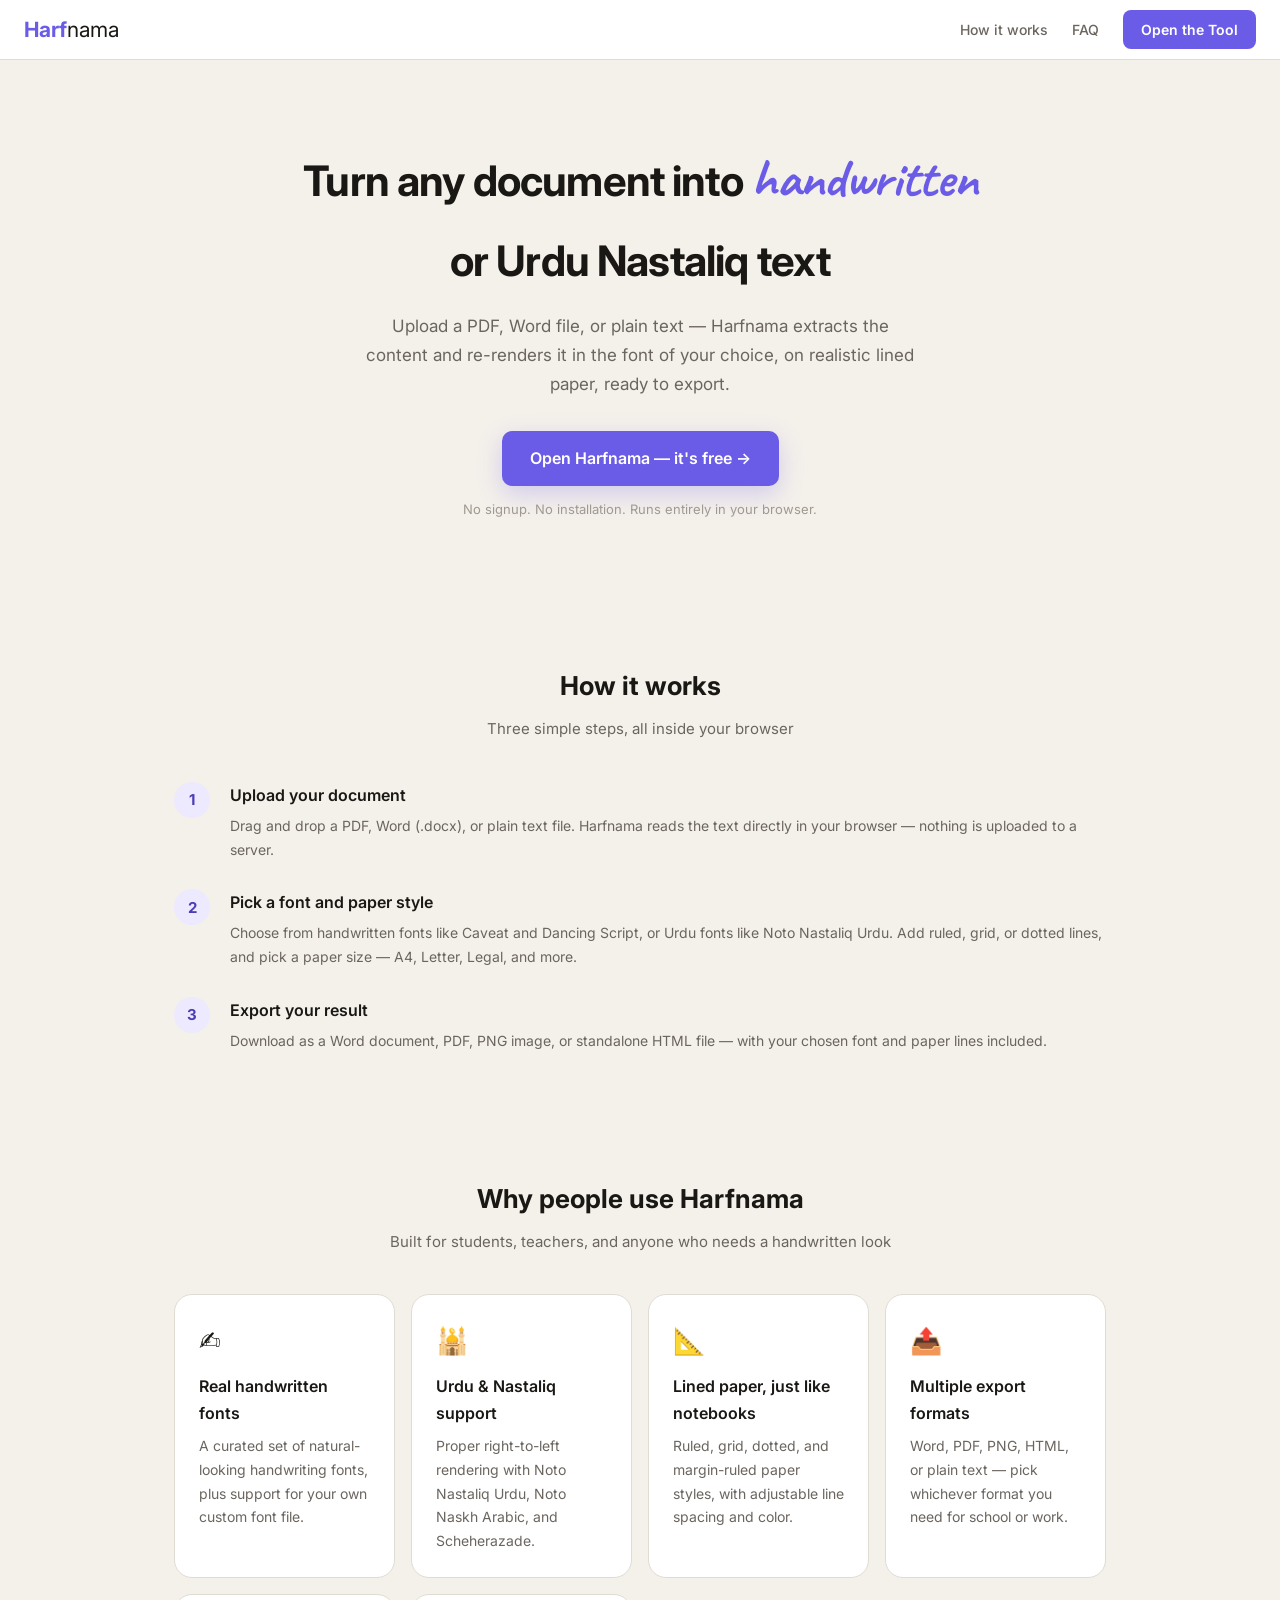
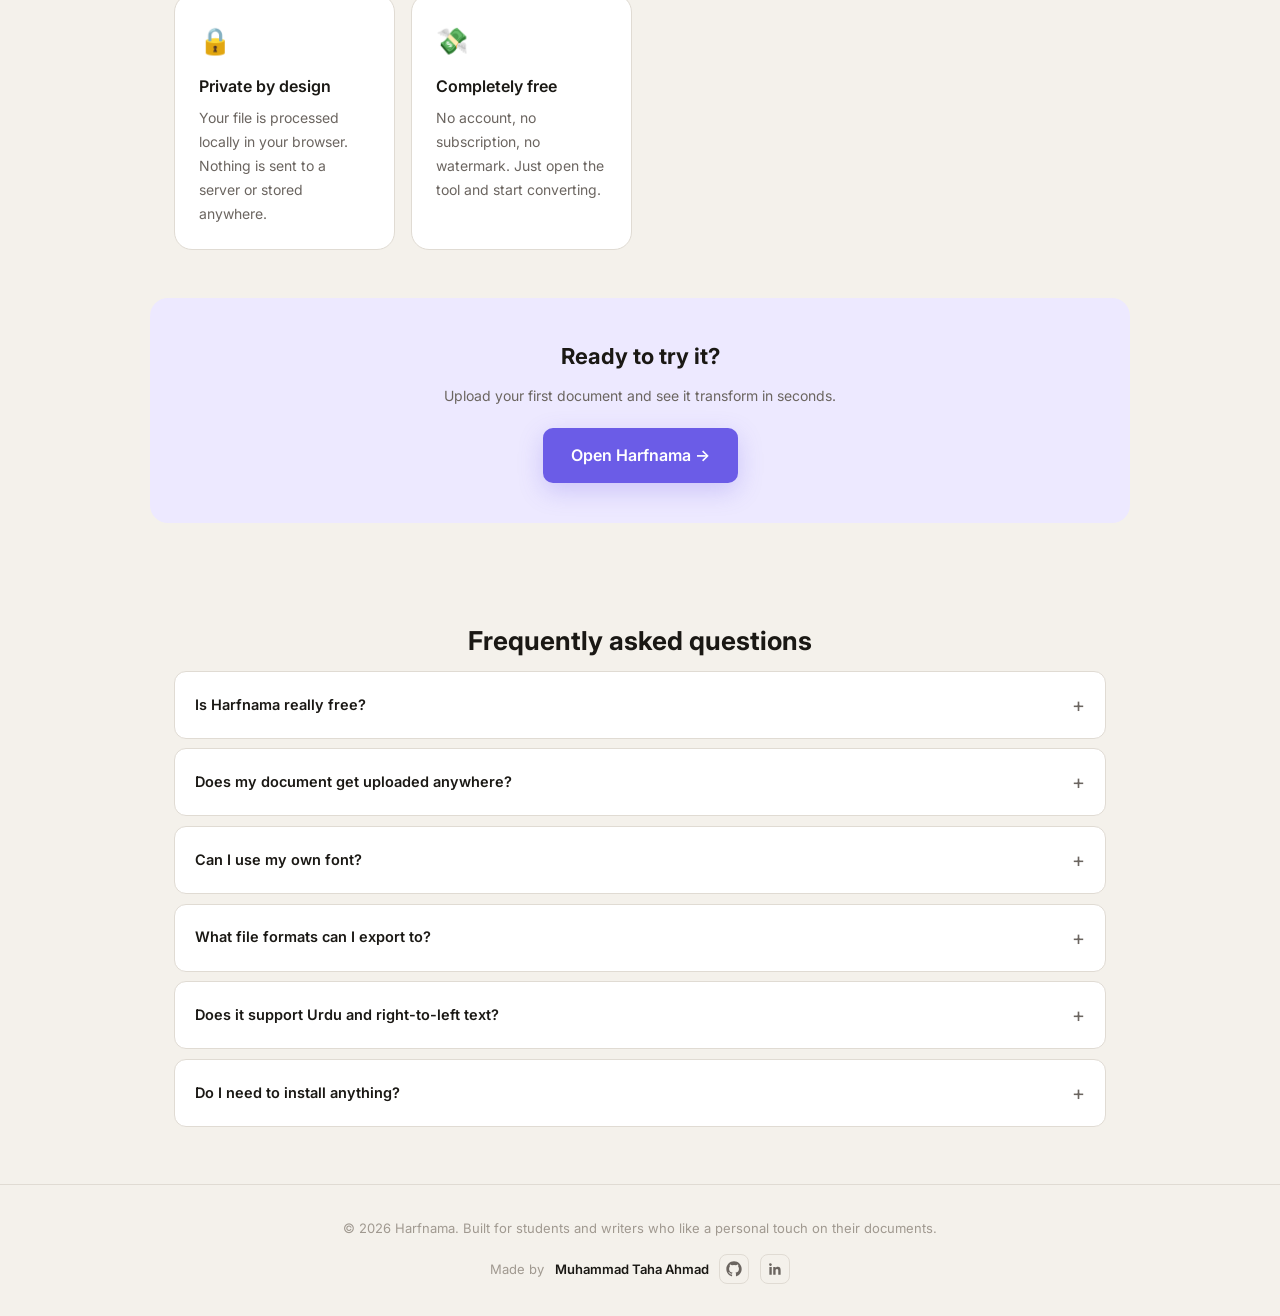
==== index.html @ 11e82d5e "Rename harfnama-app/index.html to index.html" ====
<!DOCTYPE html>
<html lang="en">
<head>
<meta charset="UTF-8"/>
<meta name="viewport" content="width=device-width,initial-scale=1.0"/>
<title>Harfnama — Turn Documents into Handwritten & Urdu Fonts, Free</title>
<meta name="description" content="Harfnama is a free browser tool that converts PDF, Word, and text documents into handwritten or Urdu Nastaliq fonts, with lined paper styles and export to PDF, Word, PNG, and HTML."/>

<!-- ════════════════════════════════════════════════
     ADSENSE SITE VERIFICATION
     Paste the verification <script> tag Google gives you
     after signup right below this comment (same as in app.html).
     ════════════════════════════════════════════════ -->

<link rel="preconnect" href="https://fonts.googleapis.com"/>
<link rel="preconnect" href="https://fonts.gstatic.com" crossorigin/>
<link href="https://fonts.googleapis.com/css2?family=Caveat:wght@600&family=Inter:wght@400;500;600;700&display=swap" rel="stylesheet"/>

<style>
*,*::before,*::after{box-sizing:border-box;margin:0;padding:0}
:root{
  --bg:#f4f1eb;--surface:#fff;--s2:#f0ede8;--border:#e0dbd3;--b2:#c8c2b8;
  --text:#1a1814;--muted:#6b6560;--hint:#a09990;
  --accent:#6b5ce7;--al:#ede9ff;--ad:#4a3db5;
  --green:#1b6b45;--gl:#e6f4ec;
  --r:12px;--rl:18px;
}
@media(prefers-color-scheme:dark){:root{
  --bg:#141210;--surface:#1e1c1a;--s2:#282522;--border:#3a3632;--b2:#504b45;
  --text:#f0ece6;--muted:#a09990;--hint:#6b6560;
  --accent:#9b8bf4;--al:#2a2455;--ad:#c4b8ff;
  --green:#4ade80;--gl:#0d2e1a;
}}
body{font-family:'Inter',system-ui,sans-serif;background:var(--bg);color:var(--text);line-height:1.7}

header{background:var(--surface);border-bottom:1px solid var(--border);padding:0 1.5rem;height:60px;display:flex;align-items:center;position:sticky;top:0;z-index:50}
.logo{font-size:21px;font-weight:700;color:var(--accent)}
.logo span{color:var(--text);font-weight:400}
nav{margin-left:auto;display:flex;gap:1.5rem;align-items:center}
nav a{color:var(--muted);text-decoration:none;font-size:14px;font-weight:500}
nav a:hover{color:var(--text)}
.nav-cta{background:var(--accent);color:#fff !important;padding:8px 18px;border-radius:8px;font-weight:600 !important}
.nav-cta:hover{background:var(--ad)}

.hero{max-width:760px;margin:0 auto;padding:4.5rem 1.5rem 3rem;text-align:center}
.hero h1{font-size:clamp(28px,5vw,42px);font-weight:700;letter-spacing:-.02em;margin-bottom:1rem}
.hero .script-sample{font-family:'Caveat',cursive;font-size:1.3em;color:var(--accent)}
.hero p{font-size:17px;color:var(--muted);max-width:560px;margin:0 auto 2rem}
.hero-cta{display:inline-flex;align-items:center;gap:8px;background:var(--accent);color:#fff;text-decoration:none;padding:14px 28px;border-radius:10px;font-weight:600;font-size:16px;box-shadow:0 8px 24px rgba(107,92,231,.25)}
.hero-cta:hover{background:var(--ad)}
.hero-sub{margin-top:.75rem;font-size:13px;color:var(--hint)}

.ad-slot{max-width:1100px;margin:0 auto;text-align:center;overflow:hidden}
.ad-slot:empty{display:none}
.ad-slot:not(:empty){padding:1.5rem 1.25rem}

.section{max-width:980px;margin:0 auto;padding:3rem 1.5rem}
.section h2{font-size:26px;font-weight:700;margin-bottom:.5rem;text-align:center}
.section .section-sub{text-align:center;color:var(--muted);font-size:15px;margin-bottom:2.5rem}

.features{display:grid;grid-template-columns:repeat(auto-fit,minmax(220px,1fr));gap:1rem}
.feature{background:var(--surface);border:1px solid var(--border);border-radius:var(--rl);padding:1.5rem}
.feature .icon{font-size:26px;margin-bottom:.6rem}
.feature h3{font-size:16px;font-weight:600;margin-bottom:.4rem}
.feature p{font-size:14px;color:var(--muted)}

.steps{counter-reset:step}
.step{display:flex;gap:1.25rem;margin-bottom:1.75rem;align-items:flex-start}
.step-num{flex-shrink:0;width:36px;height:36px;border-radius:50%;background:var(--al);color:var(--ad);display:flex;align-items:center;justify-content:center;font-weight:700;font-size:15px}
.step-body h3{font-size:16px;font-weight:600;margin-bottom:.3rem}
.step-body p{font-size:14px;color:var(--muted)}

.faq{background:var(--surface);border:1px solid var(--border);border-radius:var(--r);margin-bottom:.6rem;overflow:hidden}
.faq summary{padding:1rem 1.25rem;cursor:pointer;font-weight:600;font-size:14.5px;list-style:none;display:flex;justify-content:space-between;align-items:center}
.faq summary::-webkit-details-marker{display:none}
.faq summary::after{content:'+';font-size:20px;color:var(--muted);font-weight:400}
.faq[open] summary::after{content:'−'}
.faq p{padding:0 1.25rem 1.1rem;color:var(--muted);font-size:14px}

.cta-band{background:var(--al);border-radius:var(--rl);padding:2.5rem 1.5rem;text-align:center;max-width:980px;margin:0 auto 3rem}
.cta-band h2{font-size:22px;margin-bottom:.5rem}
.cta-band p{color:var(--muted);font-size:14px;margin-bottom:1.25rem}

footer{border-top:1px solid var(--border);padding:2rem 1.5rem;text-align:center;color:var(--hint);font-size:13px}
.footer-credit{margin-top:.9rem;display:flex;align-items:center;justify-content:center;gap:.65rem;flex-wrap:wrap}
.footer-credit .by{color:var(--hint)}
.footer-credit .author-name{color:var(--text);font-weight:600}
.social-link{display:inline-flex;align-items:center;justify-content:center;width:30px;height:30px;border-radius:8px;border:1px solid var(--border);color:var(--muted);transition:border-color .15s,color .15s}
.social-link:hover{border-color:var(--accent);color:var(--accent)}
.social-link svg{width:16px;height:16px}
footer a{color:var(--muted)}

@media(max-width:640px){
  nav{gap:1rem}
  .hero{padding:3rem 1.25rem 2rem}
  .section{padding:2.25rem 1.25rem}
}
</style>
</head>
<body>

<header>
  <div class="logo">Harf<span>nama</span></div>
  <nav>
    <a href="#how-it-works">How it works</a>
    <a href="#faq">FAQ</a>
    <a href="app.html" class="nav-cta">Open the Tool</a>
  </nav>
</header>

<section class="hero">
  <h1>Turn any document into <span class="script-sample">handwritten</span> or Urdu Nastaliq text</h1>
  <p>Upload a PDF, Word file, or plain text — Harfnama extracts the content and re-renders it in the font of your choice, on realistic lined paper, ready to export.</p>
  <a class="hero-cta" href="app.html">Open Harfnama — it's free →</a>
  <div class="hero-sub">No signup. No installation. Runs entirely in your browser.</div>
</section>

<!-- AD SLOT — below the hero, above the fold but not intrusive -->
<div class="ad-slot" id="adSlotHero">
  <!-- Paste AdSense <ins> unit here after approval -->
</div>

<section class="section" id="how-it-works">
  <h2>How it works</h2>
  <p class="section-sub">Three simple steps, all inside your browser</p>
  <div class="steps">
    <div class="step">
      <div class="step-num">1</div>
      <div class="step-body">
        <h3>Upload your document</h3>
        <p>Drag and drop a PDF, Word (.docx), or plain text file. Harfnama reads the text directly in your browser — nothing is uploaded to a server.</p>
      </div>
    </div>
    <div class="step">
      <div class="step-num">2</div>
      <div class="step-body">
        <h3>Pick a font and paper style</h3>
        <p>Choose from handwritten fonts like Caveat and Dancing Script, or Urdu fonts like Noto Nastaliq Urdu. Add ruled, grid, or dotted lines, and pick a paper size — A4, Letter, Legal, and more.</p>
      </div>
    </div>
    <div class="step">
      <div class="step-num">3</div>
      <div class="step-body">
        <h3>Export your result</h3>
        <p>Download as a Word document, PDF, PNG image, or standalone HTML file — with your chosen font and paper lines included.</p>
      </div>
    </div>
  </div>
</section>

<section class="section">
  <h2>Why people use Harfnama</h2>
  <p class="section-sub">Built for students, teachers, and anyone who needs a handwritten look</p>
  <div class="features">
    <div class="feature">
      <div class="icon">✍️</div>
      <h3>Real handwritten fonts</h3>
      <p>A curated set of natural-looking handwriting fonts, plus support for your own custom font file.</p>
    </div>
    <div class="feature">
      <div class="icon">🕌</div>
      <h3>Urdu &amp; Nastaliq support</h3>
      <p>Proper right-to-left rendering with Noto Nastaliq Urdu, Noto Naskh Arabic, and Scheherazade.</p>
    </div>
    <div class="feature">
      <div class="icon">📐</div>
      <h3>Lined paper, just like notebooks</h3>
      <p>Ruled, grid, dotted, and margin-ruled paper styles, with adjustable line spacing and color.</p>
    </div>
    <div class="feature">
      <div class="icon">📤</div>
      <h3>Multiple export formats</h3>
      <p>Word, PDF, PNG, HTML, or plain text — pick whichever format you need for school or work.</p>
    </div>
    <div class="feature">
      <div class="icon">🔒</div>
      <h3>Private by design</h3>
      <p>Your file is processed locally in your browser. Nothing is sent to a server or stored anywhere.</p>
    </div>
    <div class="feature">
      <div class="icon">💸</div>
      <h3>Completely free</h3>
      <p>No account, no subscription, no watermark. Just open the tool and start converting.</p>
    </div>
  </div>
</section>

<div class="cta-band">
  <h2>Ready to try it?</h2>
  <p>Upload your first document and see it transform in seconds.</p>
  <a class="hero-cta" href="app.html">Open Harfnama →</a>
</div>

<section class="section" id="faq">
  <h2>Frequently asked questions</h2>
  <details class="faq">
    <summary>Is Harfnama really free?</summary>
    <p>Yes. There is no signup, subscription, or hidden paywall. The site is supported by small, non-intrusive ads.</p>
  </details>
  <details class="faq">
    <summary>Does my document get uploaded anywhere?</summary>
    <p>No. PDF and Word parsing happens entirely inside your browser using JavaScript libraries. Your file never leaves your device.</p>
  </details>
  <details class="faq">
    <summary>Can I use my own font?</summary>
    <p>Yes. Harfnama supports uploading your own .ttf, .otf, .woff, or .woff2 font file, which is then used for both the preview and your exports.</p>
  </details>
  <details class="faq">
    <summary>What file formats can I export to?</summary>
    <p>You can export as a Word document (.docx), PDF, PNG image, standalone HTML file, or plain text (.txt).</p>
  </details>
  <details class="faq">
    <summary>Does it support Urdu and right-to-left text?</summary>
    <p>Yes. Harfnama includes Urdu Nastaliq, Naskh, and Scheherazade fonts, along with a right-to-left text direction toggle.</p>
  </details>
  <details class="faq">
    <summary>Do I need to install anything?</summary>
    <p>No installation is required. Harfnama runs directly in your web browser on desktop or mobile.</p>
  </details>
</section>

<footer>
  © <span id="year"></span> Harfnama. Built for students and writers who like a personal touch on their documents.
  <div class="footer-credit">
    <span class="by">Made by</span>
    <span class="author-name">Muhammad Taha Ahmad</span>
    <a class="social-link" href="https://github.com/NinjaVinja" target="_blank" rel="noopener noreferrer" aria-label="GitHub profile" title="GitHub">
      <svg viewBox="0 0 24 24" fill="currentColor" aria-hidden="true"><path d="M12 .5C5.65.5.5 5.65.5 12c0 5.08 3.29 9.39 7.86 10.91.57.1.78-.25.78-.55 0-.27-.01-1.16-.02-2.1-3.2.7-3.88-1.36-3.88-1.36-.52-1.33-1.28-1.68-1.28-1.68-1.04-.71.08-.7.08-.7 1.16.08 1.77 1.19 1.77 1.19 1.03 1.76 2.7 1.25 3.36.96.1-.75.4-1.25.73-1.54-2.55-.29-5.24-1.28-5.24-5.69 0-1.26.45-2.29 1.19-3.09-.12-.29-.52-1.46.11-3.05 0 0 .97-.31 3.18 1.18a11.1 11.1 0 0 1 5.79 0c2.21-1.49 3.18-1.18 3.18-1.18.63 1.59.23 2.76.11 3.05.74.8 1.19 1.83 1.19 3.09 0 4.42-2.69 5.39-5.25 5.68.41.36.78 1.07.78 2.16 0 1.56-.01 2.82-.01 3.2 0 .31.21.66.79.55C20.21 21.38 23.5 17.08 23.5 12 23.5 5.65 18.35.5 12 .5Z"/></svg>
    </a>
    <a class="social-link" href="https://www.linkedin.com/in/muhammad-taha-ahmad-391679262/" target="_blank" rel="noopener noreferrer" aria-label="LinkedIn profile" title="LinkedIn">
      <svg viewBox="0 0 24 24" fill="currentColor" aria-hidden="true"><path d="M20.45 20.45h-3.56v-5.57c0-1.33-.02-3.04-1.85-3.04-1.86 0-2.14 1.45-2.14 2.94v5.67H9.34V9h3.41v1.56h.05c.48-.9 1.64-1.85 3.38-1.85 3.6 0 4.27 2.37 4.27 5.46v6.28ZM5.34 7.43a2.07 2.07 0 1 1 0-4.13 2.07 2.07 0 0 1 0 4.13ZM7.12 20.45H3.56V9h3.56v11.45Z"/></svg>
    </a>
  </div>
</footer>

<script>document.getElementById('year').textContent = new Date().getFullYear();</script>
</body>
</html>
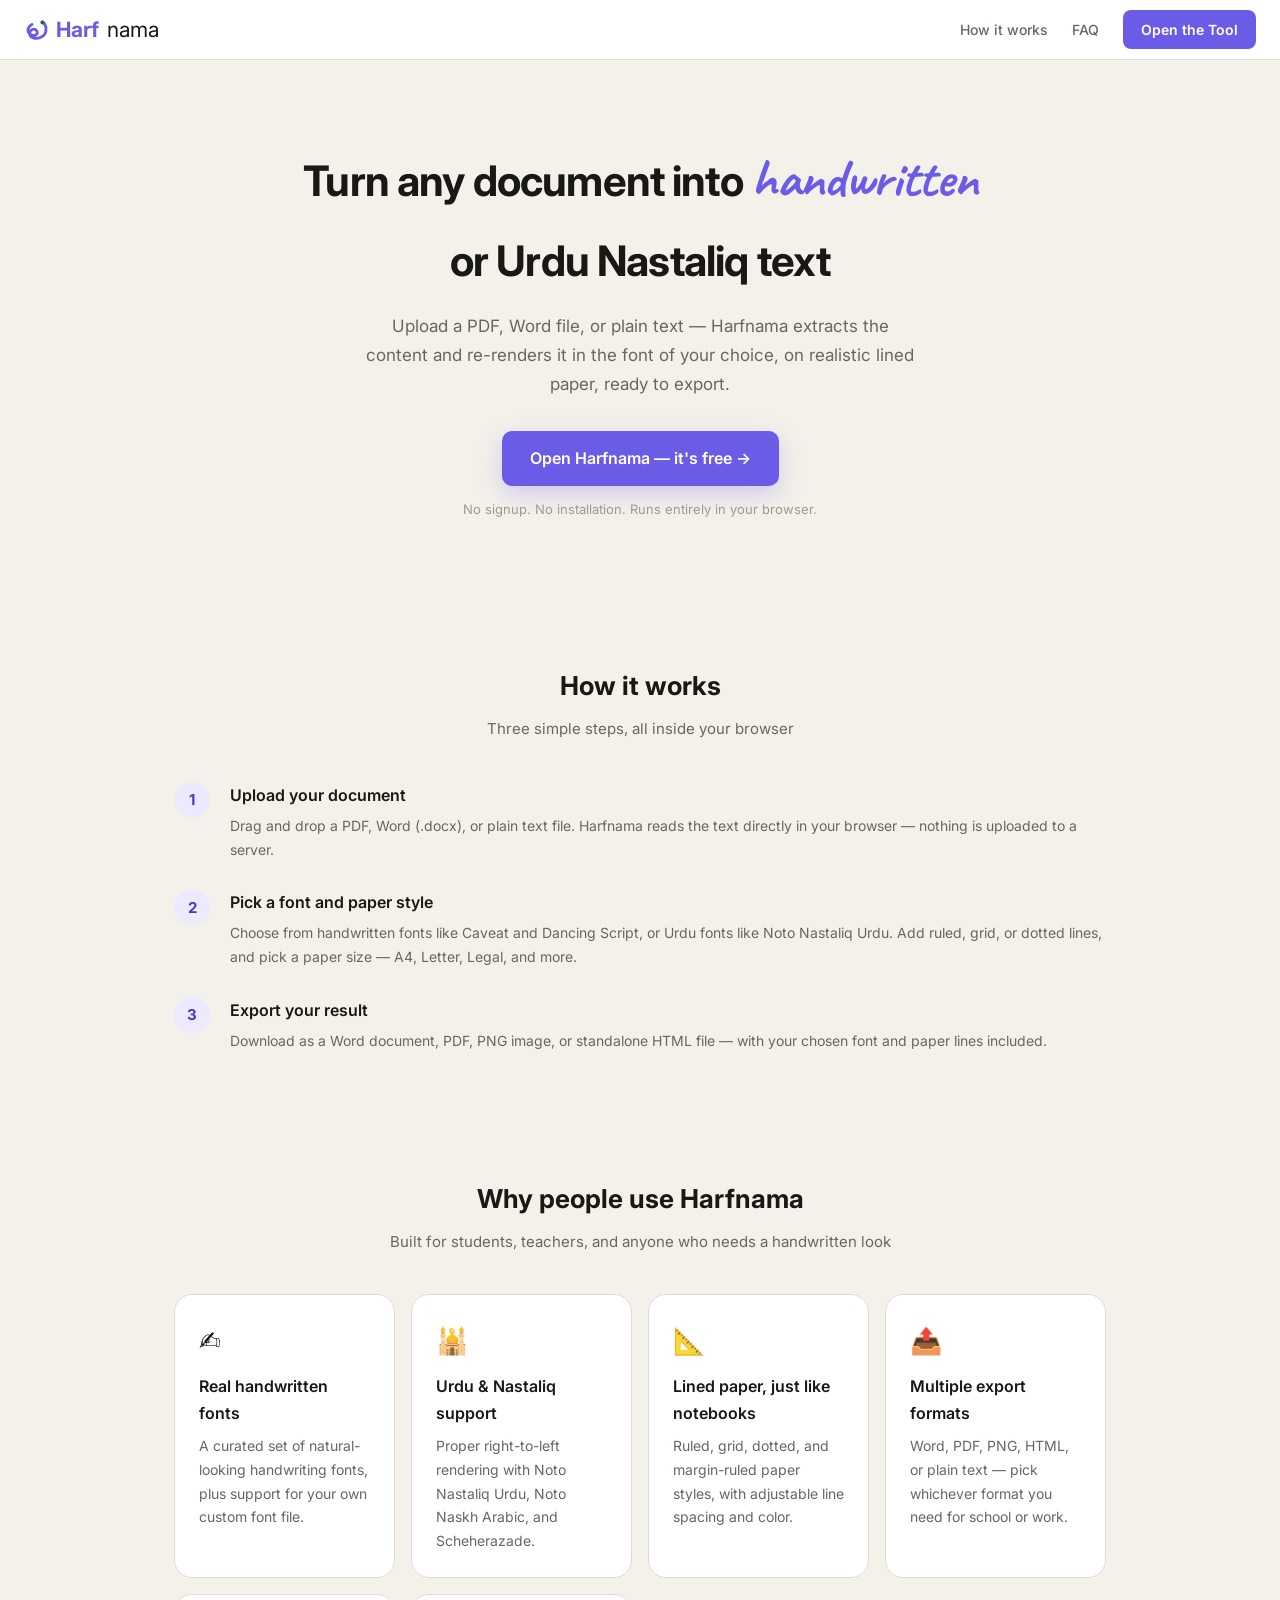
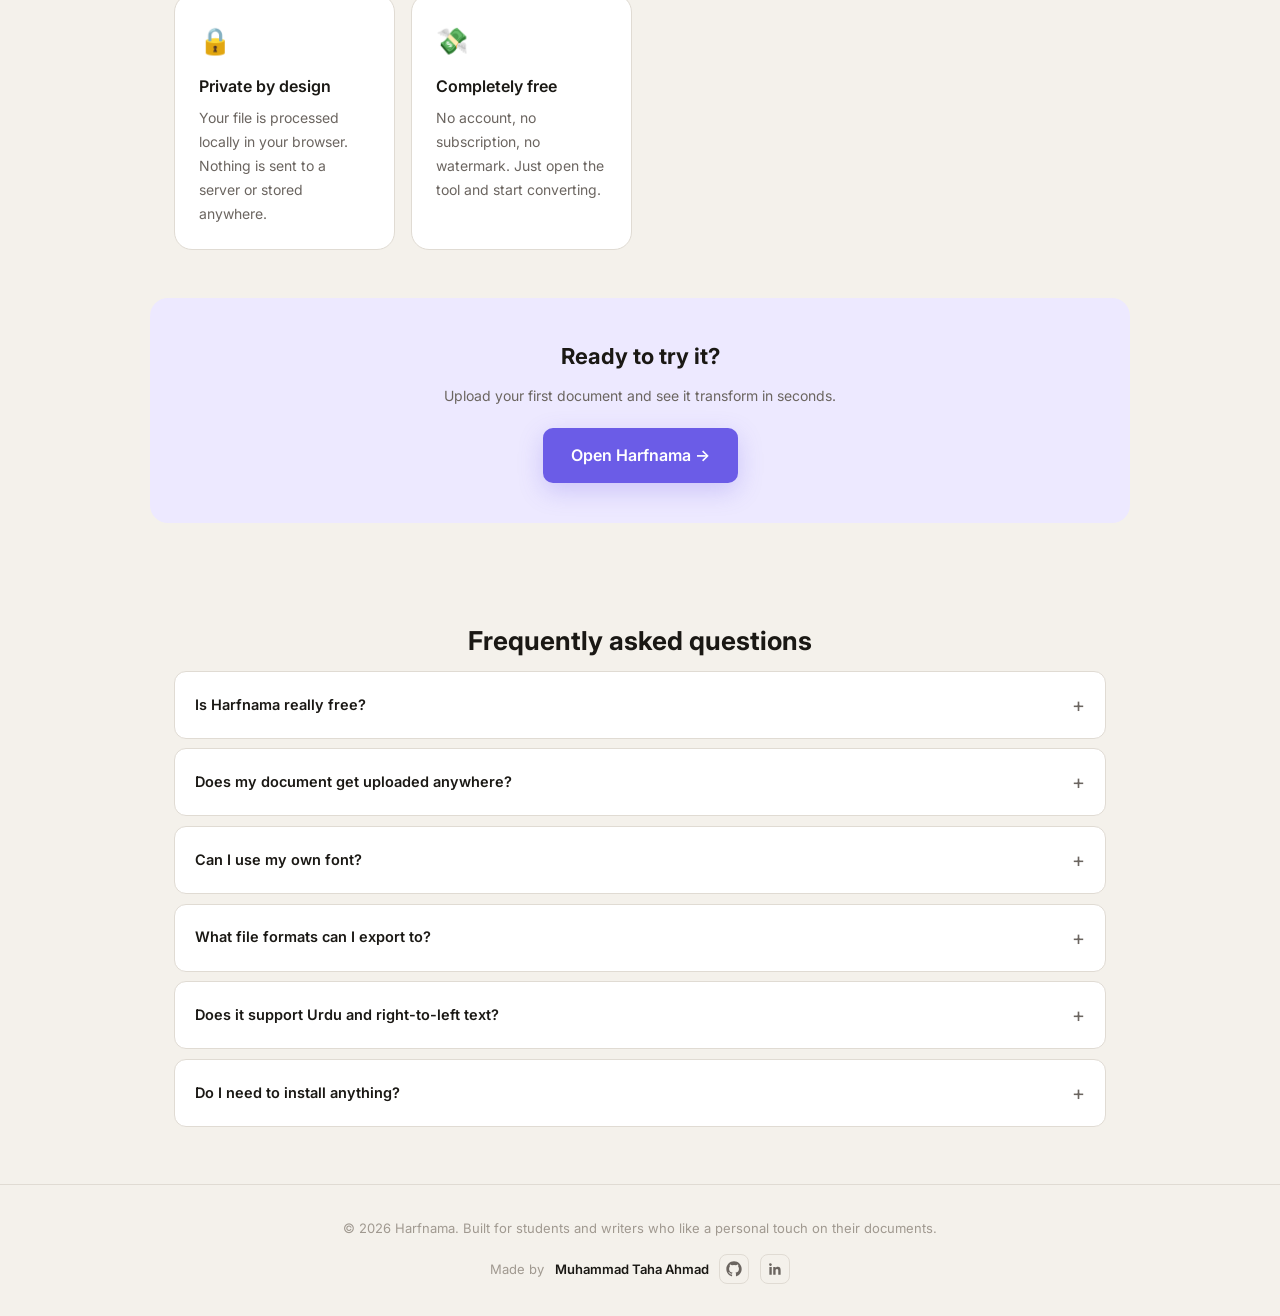
==== commit 1b5a17b8: "Update index.html" ====
--- a/index.html
+++ b/index.html
@@ -4,6 +4,7 @@
 <meta charset="UTF-8"/>
 <meta name="viewport" content="width=device-width,initial-scale=1.0"/>
 <title>Harfnama — Turn Documents into Handwritten & Urdu Fonts, Free</title>
+<link rel="icon" type="image/svg+xml" href="favicon.svg"/>
 <meta name="description" content="Harfnama is a free browser tool that converts PDF, Word, and text documents into handwritten or Urdu Nastaliq fonts, with lined paper styles and export to PDF, Word, PNG, and HTML."/>
 
 <!-- ════════════════════════════════════════════════
@@ -34,7 +35,8 @@
 body{font-family:'Inter',system-ui,sans-serif;background:var(--bg);color:var(--text);line-height:1.7}
 
 header{background:var(--surface);border-bottom:1px solid var(--border);padding:0 1.5rem;height:60px;display:flex;align-items:center;position:sticky;top:0;z-index:50}
-.logo{font-size:21px;font-weight:700;color:var(--accent)}
+.logo{font-size:21px;font-weight:700;color:var(--accent);display:flex;align-items:center;gap:8px}
+.logo-mark{width:24px;height:24px;flex-shrink:0;color:var(--accent)}
 .logo span{color:var(--text);font-weight:400}
 nav{margin-left:auto;display:flex;gap:1.5rem;align-items:center}
 nav a{color:var(--muted);text-decoration:none;font-size:14px;font-weight:500}
@@ -100,7 +102,13 @@
 <body>
 
 <header>
-  <div class="logo">Harf<span>nama</span></div>
+  <div class="logo">
+    <svg class="logo-mark" viewBox="0 0 60 60" aria-hidden="true">
+      <path d="M20 16 C8 22 6 36 18 42 C28 47 39 38 30 30 C24 25 14 30 14 38 C14 50 32 56 46 46 C58 38 58 18 46 10" fill="none" stroke="currentColor" stroke-width="7" stroke-linecap="round" stroke-linejoin="round"/>
+      <circle cx="46" cy="11" r="5" fill="var(--green)"/>
+    </svg>
+    Harf<span>nama</span>
+  </div>
   <nav>
     <a href="#how-it-works">How it works</a>
     <a href="#faq">FAQ</a>
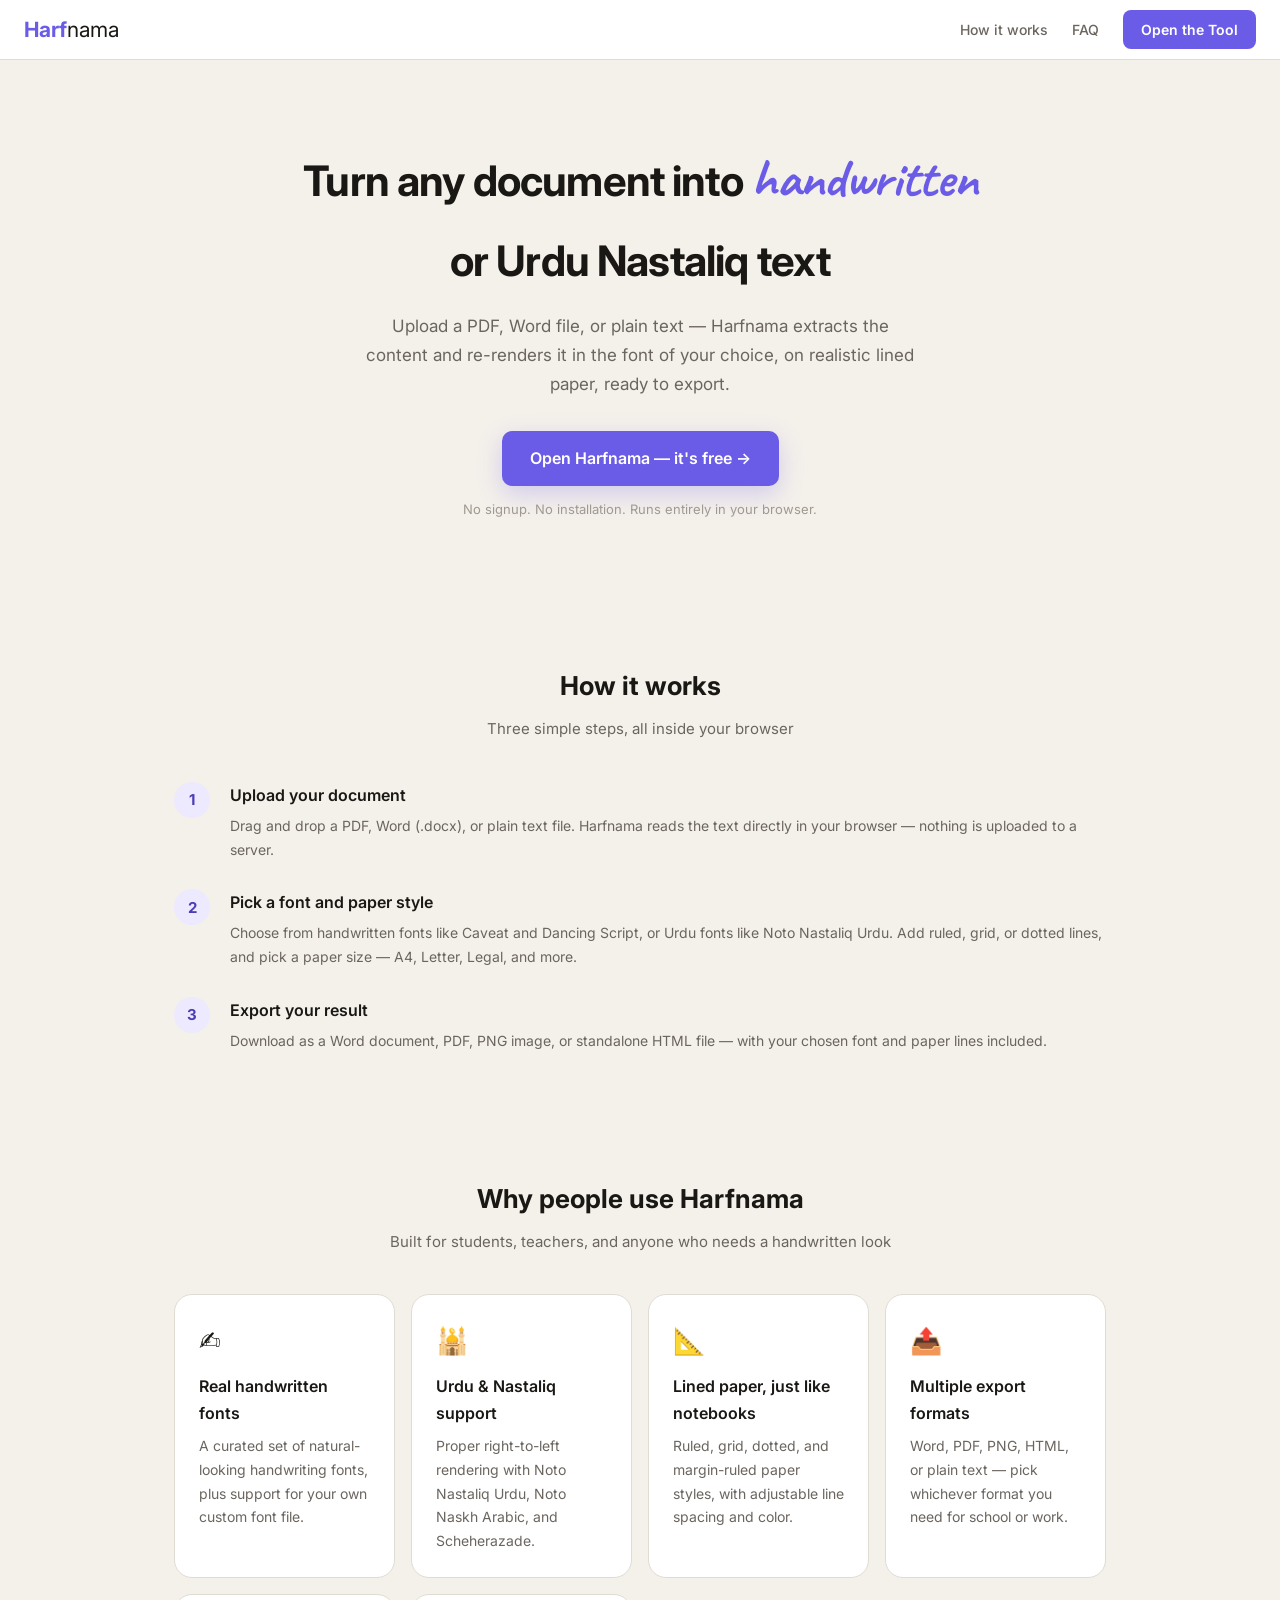
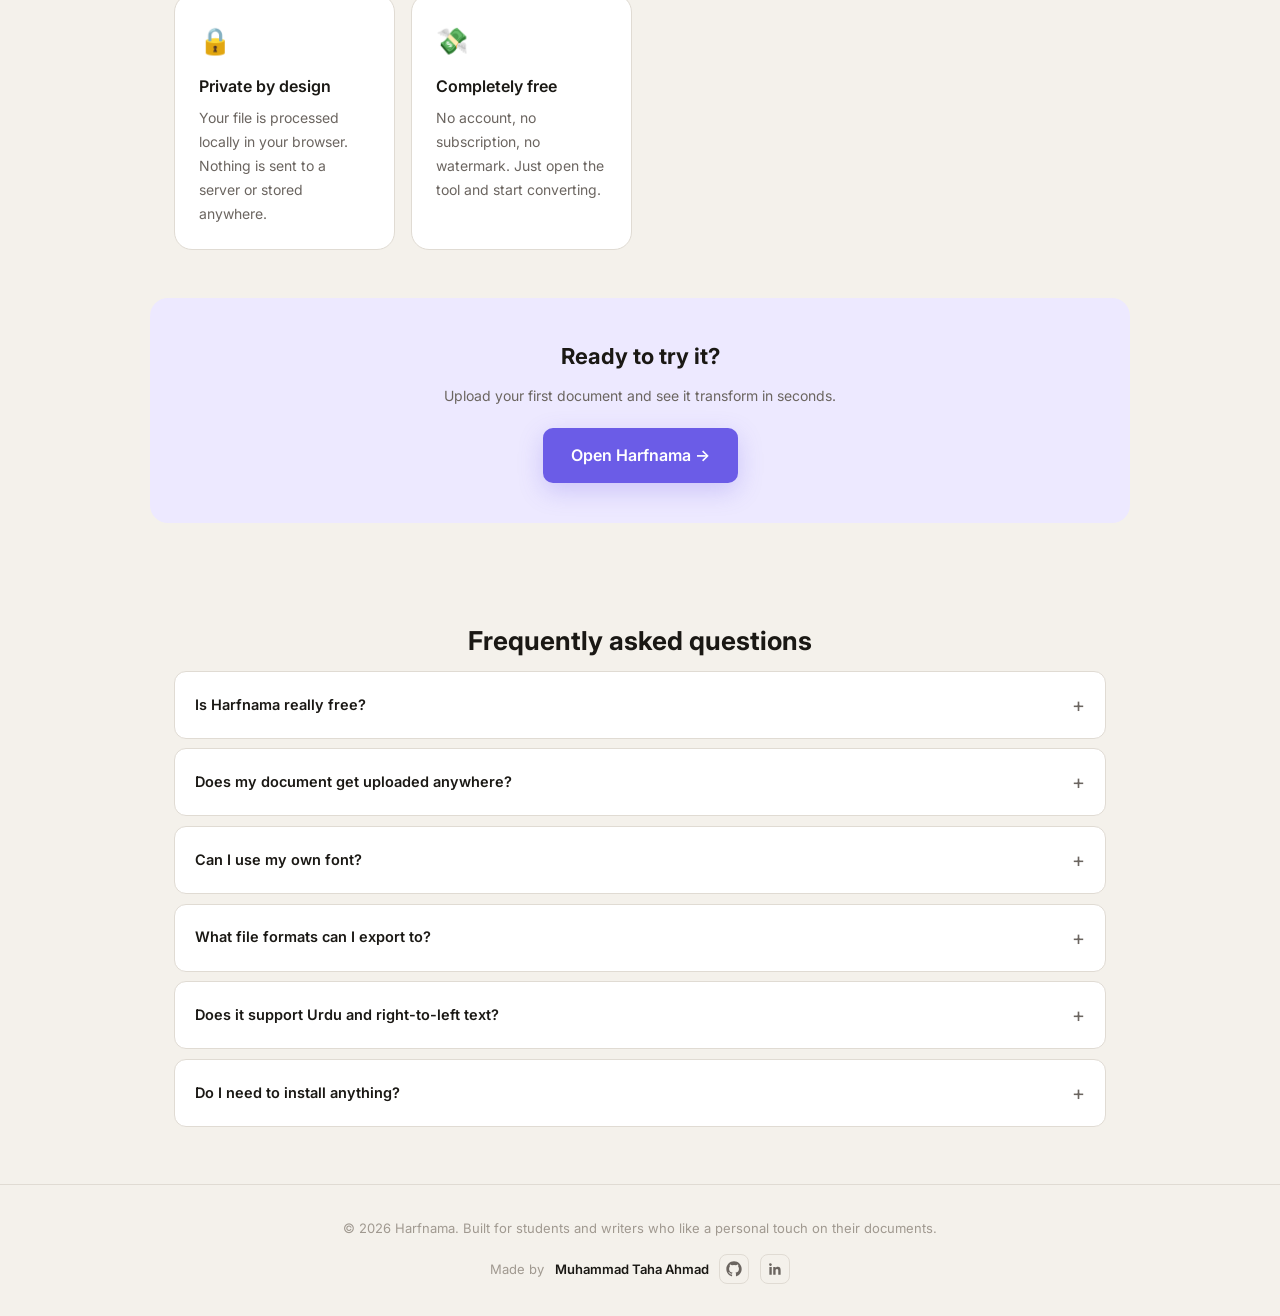
==== commit d30e0924: "Update index.html" ====
--- a/index.html
+++ b/index.html
@@ -4,7 +4,6 @@
 <meta charset="UTF-8"/>
 <meta name="viewport" content="width=device-width,initial-scale=1.0"/>
 <title>Harfnama — Turn Documents into Handwritten & Urdu Fonts, Free</title>
-<link rel="icon" type="image/svg+xml" href="favicon.svg"/>
 <meta name="description" content="Harfnama is a free browser tool that converts PDF, Word, and text documents into handwritten or Urdu Nastaliq fonts, with lined paper styles and export to PDF, Word, PNG, and HTML."/>
 
 <!-- ════════════════════════════════════════════════
@@ -35,8 +34,7 @@
 body{font-family:'Inter',system-ui,sans-serif;background:var(--bg);color:var(--text);line-height:1.7}
 
 header{background:var(--surface);border-bottom:1px solid var(--border);padding:0 1.5rem;height:60px;display:flex;align-items:center;position:sticky;top:0;z-index:50}
-.logo{font-size:21px;font-weight:700;color:var(--accent);display:flex;align-items:center;gap:8px}
-.logo-mark{width:24px;height:24px;flex-shrink:0;color:var(--accent)}
+.logo{font-size:21px;font-weight:700;color:var(--accent)}
 .logo span{color:var(--text);font-weight:400}
 nav{margin-left:auto;display:flex;gap:1.5rem;align-items:center}
 nav a{color:var(--muted);text-decoration:none;font-size:14px;font-weight:500}
@@ -102,13 +100,7 @@
 <body>
 
 <header>
-  <div class="logo">
-    <svg class="logo-mark" viewBox="0 0 60 60" aria-hidden="true">
-      <path d="M20 16 C8 22 6 36 18 42 C28 47 39 38 30 30 C24 25 14 30 14 38 C14 50 32 56 46 46 C58 38 58 18 46 10" fill="none" stroke="currentColor" stroke-width="7" stroke-linecap="round" stroke-linejoin="round"/>
-      <circle cx="46" cy="11" r="5" fill="var(--green)"/>
-    </svg>
-    Harf<span>nama</span>
-  </div>
+  <div class="logo">Harf<span>nama</span></div>
   <nav>
     <a href="#how-it-works">How it works</a>
     <a href="#faq">FAQ</a>
